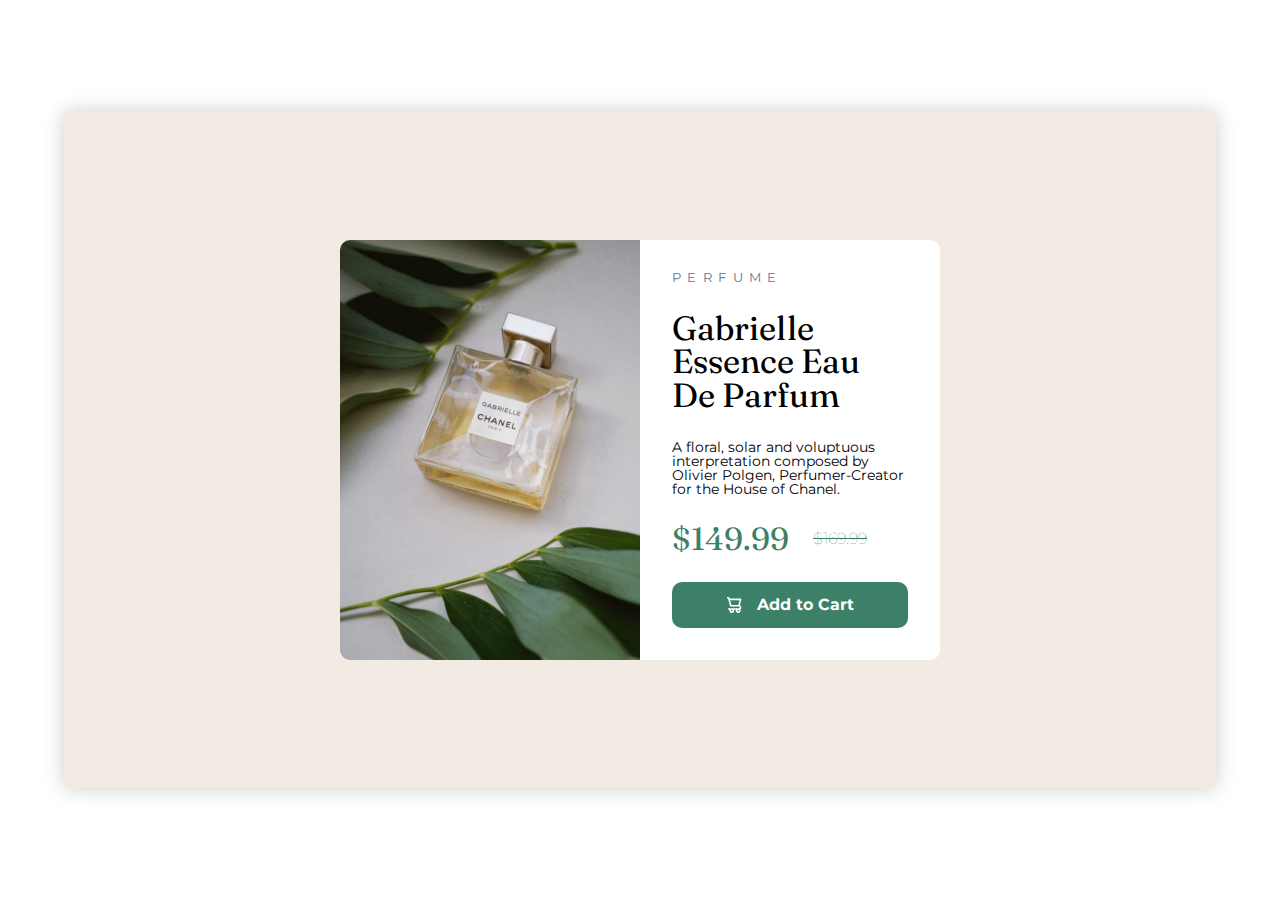
==== index.html @ 49dbf3b3 "Changement technique dans les dossiers" ====
<!doctype html>
<html lang="fr">
<head>
    <meta charset="UTF-8">
    <meta name="viewport"
          content="width=device-width, user-scalable=no, initial-scale=1.0, maximum-scale=1.0, minimum-scale=1.0">
    <meta http-equiv="X-UA-Compatible" content="ie=edge">
    <link rel="stylesheet" href="./css/reset.css">
    <link rel="preconnect" href="https://fonts.googleapis.com">
    <link rel="preconnect" href="https://fonts.gstatic.com" crossorigin>
    <link href="https://fonts.googleapis.com/css2?family=Fraunces:wght@700&family=Montserrat:wght@500;700&display=swap" rel="stylesheet">
    <link rel="stylesheet" href="./css/styles.css">
    <title>product-preview-card-component</title>
</head>
<body>
    <div id="flex-container">
        <div id="container">
            <main id="main-container">
                <section id="img"></section>
                <section id="content-item">
                    <h2 class="item-cat">perfume</h2>
                    <h1 class="item-title">Gabrielle essence eau de parfum</h1>
                    <p class="item-desc">A floral, solar and voluptuous interpretation composed by Olivier Polgen, Perfumer-Creator for the House of <strong>Chanel</strong>.</p>
                    <div class="item-prices">
                        <div class="item-currentPrice">$149.99</div>
                        <div class="item-originPrice">$169.99</div>
                    </div>
                    <button class="add-to-cart">
                        <span class="add-to-cart-text">Add to Cart</span>
                    </button>
                </section>
            </main>
        </div>
    </div>
</body>
</html>
---- css/styles.css ----
* {
    box-sizing: border-box;
}

body {
    /*font-family: 'Fraunces', serif;*/
    font-family: 'Montserrat', sans-serif;
    /*background-color: hsl(30, 38%, 92%); couleur du container*/
    /*background-color: hsl(158, 36%, 37%); couleur du bouton*/
    /*background-color: #f0f0f0;*/
    /*background-color: hsl(212, 21%, 14%); couleur du titre*/
    /*background-color: hsl(228, 12%, 48%); couleur du titre h2 ?*/
}

h1, .item-currentPrice {
    font-family: 'Fraunces', serif;
}

#flex-container {
    display: flex;
    flex-direction: column;
    justify-content: center;
    align-items: center;
    height: 100vh;
}

#container {
    background-color: hsl(30, 38%, 92%);
    width: 90%;
    padding: 10% 5%;
    margin: auto;
    display: flex;
    flex-direction: column;
    justify-content: center;
    align-items: center;
    box-shadow: 0 0 20px rgba(0 0 0 / 20%);
}

#main-container {
    background-color: white;
    display: flex;
    border-radius: 10px;
    max-width: 600px;
}

#img {
    background-image: url("../images/image-product-desktop.jpg");
    background-size: cover;
    background-position: center;
    border-bottom-left-radius: 10px;
    border-top-left-radius: 10px;
    width: 50%;
}

#content-item {
    display: flex;
    flex-direction: column;
    justify-content: space-evenly;
    padding: 2rem;
    width: 50%;
    row-gap: 1.7em
}

.item-cat {
    text-transform: uppercase;
    color: hsl(228, 12%, 48%);
    letter-spacing: 0.4rem;
    font-size: 0.8em;
}

.item-title {
    text-transform: capitalize;
    font-size: 2.1em;
}

.item-desc {
    font-size: 14px;
}

.item-prices {
    display: flex;
    justify-content: flex-start;
    align-items: center;
    column-gap: 1.5rem;
    color: hsl(158, 36%, 37%);
}

.item-currentPrice {
    font-size: 2em;
}

.item-originPrice {
    text-decoration: line-through;
    font-weight: lighter;
}

.add-to-cart {
    all:unset;
    border-radius: 10px;
    background-color: hsl(158, 36%, 37%);
    color: white;
    font-weight: 700;
    text-align: center;
    padding: 15px 0;
    cursor: pointer;
}

.add-to-cart:hover {
    background-color: hsl(158, 36%, 30%);
}

.add-to-cart-text {
    background-image: url("../images/icon-cart.svg");
    background-position: left;
    background-repeat: no-repeat;
    width: 70%;
    margin: 0 auto;
    padding-left: 30px;
}

/*

    Partie responsive

*/

@media screen and (max-width: 376px) {
    #container {
        width: 100%;
        padding: 10% 5%;
    }
    #main-container {
        flex-direction: column;
        width: 100%;
        height: 100%;
    }
    #img {
        height: 35vh;
        border-radius: 10px 10px 0 0;
        background-image: url("../images/image-product-mobile.jpg");
        width: 100%;
    }
    #content-item {
        width: 100%;
        padding: 1.7rem;
        row-gap: 0.9rem;
    }

}
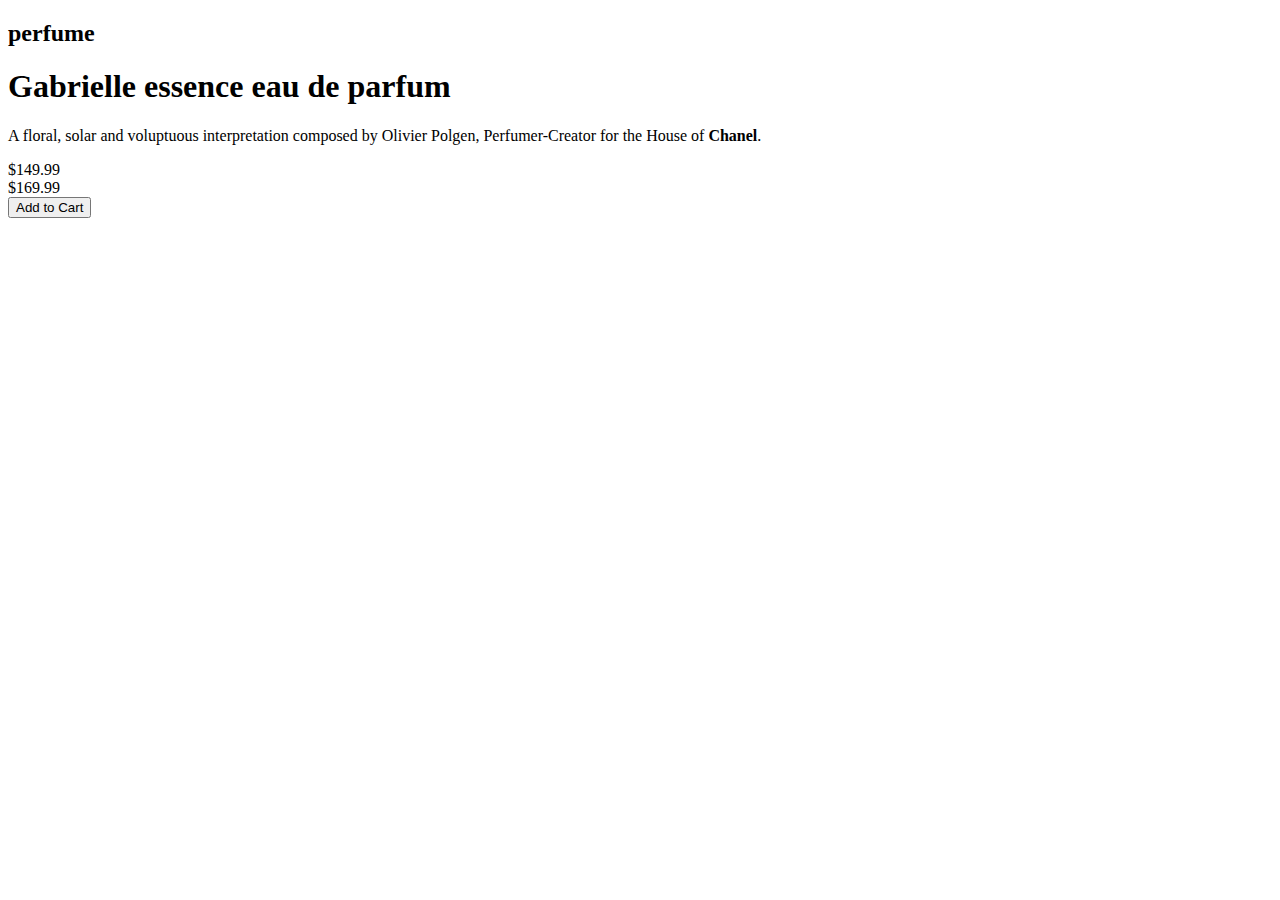
==== commit 6a12acfd: "Changement technique dans les dossiers" ====
--- a/index.html
+++ b/index.html
@@ -5,11 +5,11 @@
     <meta name="viewport"
           content="width=device-width, user-scalable=no, initial-scale=1.0, maximum-scale=1.0, minimum-scale=1.0">
     <meta http-equiv="X-UA-Compatible" content="ie=edge">
-    <link rel="stylesheet" href="./css/reset.css">
+    <link rel="stylesheet" href="/product-preview-card-component/css/reset.css">
     <link rel="preconnect" href="https://fonts.googleapis.com">
     <link rel="preconnect" href="https://fonts.gstatic.com" crossorigin>
     <link href="https://fonts.googleapis.com/css2?family=Fraunces:wght@700&family=Montserrat:wght@500;700&display=swap" rel="stylesheet">
-    <link rel="stylesheet" href="./css/styles.css">
+    <link rel="stylesheet" href="/product-preview-card-component/css/styles.css">
     <title>product-preview-card-component</title>
 </head>
 <body>
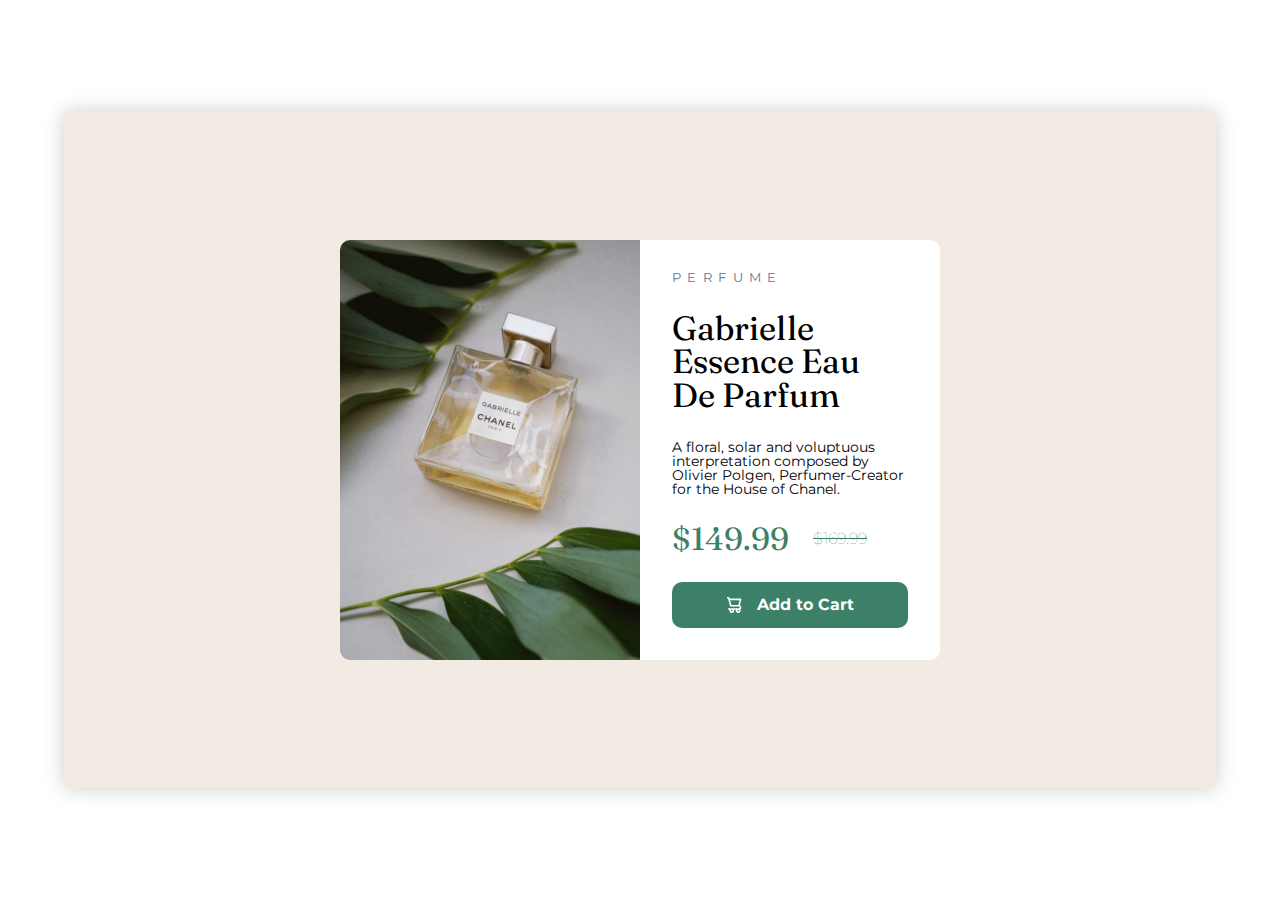
==== commit 6059a61b: "Update index.html" ====
--- a/index.html
+++ b/index.html
@@ -5,11 +5,11 @@
     <meta name="viewport"
           content="width=device-width, user-scalable=no, initial-scale=1.0, maximum-scale=1.0, minimum-scale=1.0">
     <meta http-equiv="X-UA-Compatible" content="ie=edge">
-    <link rel="stylesheet" href="/product-preview-card-component/css/reset.css">
+    <link rel="stylesheet" href="./css/reset.css">
     <link rel="preconnect" href="https://fonts.googleapis.com">
     <link rel="preconnect" href="https://fonts.gstatic.com" crossorigin>
     <link href="https://fonts.googleapis.com/css2?family=Fraunces:wght@700&family=Montserrat:wght@500;700&display=swap" rel="stylesheet">
-    <link rel="stylesheet" href="/product-preview-card-component/css/styles.css">
+    <link rel="stylesheet" href="./css/styles.css">
     <title>product-preview-card-component</title>
 </head>
 <body>
@@ -33,4 +33,4 @@
         </div>
     </div>
 </body>
-</html>+</html>
--- a/css/styles.css
+++ b/css/styles.css
@@ -0,0 +1,149 @@
+* {
+    box-sizing: border-box;
+}
+
+body {
+    /*font-family: 'Fraunces', serif;*/
+    font-family: 'Montserrat', sans-serif;
+    /*background-color: hsl(30, 38%, 92%); couleur du container*/
+    /*background-color: hsl(158, 36%, 37%); couleur du bouton*/
+    /*background-color: #f0f0f0;*/
+    /*background-color: hsl(212, 21%, 14%); couleur du titre*/
+    /*background-color: hsl(228, 12%, 48%); couleur du titre h2 ?*/
+}
+
+h1, .item-currentPrice {
+    font-family: 'Fraunces', serif;
+}
+
+#flex-container {
+    display: flex;
+    flex-direction: column;
+    justify-content: center;
+    align-items: center;
+    height: 100vh;
+}
+
+#container {
+    background-color: hsl(30, 38%, 92%);
+    width: 90%;
+    padding: 10% 5%;
+    margin: auto;
+    display: flex;
+    flex-direction: column;
+    justify-content: center;
+    align-items: center;
+    box-shadow: 0 0 20px rgba(0 0 0 / 20%);
+}
+
+#main-container {
+    background-color: white;
+    display: flex;
+    border-radius: 10px;
+    max-width: 600px;
+}
+
+#img {
+    background-image: url("../images/image-product-desktop.jpg");
+    background-size: cover;
+    background-position: center;
+    border-bottom-left-radius: 10px;
+    border-top-left-radius: 10px;
+    width: 50%;
+}
+
+#content-item {
+    display: flex;
+    flex-direction: column;
+    justify-content: space-evenly;
+    padding: 2rem;
+    width: 50%;
+    row-gap: 1.7em
+}
+
+.item-cat {
+    text-transform: uppercase;
+    color: hsl(228, 12%, 48%);
+    letter-spacing: 0.4rem;
+    font-size: 0.8em;
+}
+
+.item-title {
+    text-transform: capitalize;
+    font-size: 2.1em;
+}
+
+.item-desc {
+    font-size: 14px;
+}
+
+.item-prices {
+    display: flex;
+    justify-content: flex-start;
+    align-items: center;
+    column-gap: 1.5rem;
+    color: hsl(158, 36%, 37%);
+}
+
+.item-currentPrice {
+    font-size: 2em;
+}
+
+.item-originPrice {
+    text-decoration: line-through;
+    font-weight: lighter;
+}
+
+.add-to-cart {
+    all:unset;
+    border-radius: 10px;
+    background-color: hsl(158, 36%, 37%);
+    color: white;
+    font-weight: 700;
+    text-align: center;
+    padding: 15px 0;
+    cursor: pointer;
+}
+
+.add-to-cart:hover {
+    background-color: hsl(158, 36%, 30%);
+}
+
+.add-to-cart-text {
+    background-image: url("../images/icon-cart.svg");
+    background-position: left;
+    background-repeat: no-repeat;
+    width: 70%;
+    margin: 0 auto;
+    padding-left: 30px;
+}
+
+/*
+
+    Partie responsive
+
+*/
+
+@media screen and (max-width: 376px) {
+    #container {
+        width: 100%;
+        padding: 10% 5%;
+    }
+    #main-container {
+        flex-direction: column;
+        width: 100%;
+        height: 100%;
+    }
+    #img {
+        height: 35vh;
+        border-radius: 10px 10px 0 0;
+        background-image: url("../images/image-product-mobile.jpg");
+        width: 100%;
+    }
+    #content-item {
+        width: 100%;
+        padding: 1.7rem;
+        row-gap: 0.9rem;
+    }
+
+}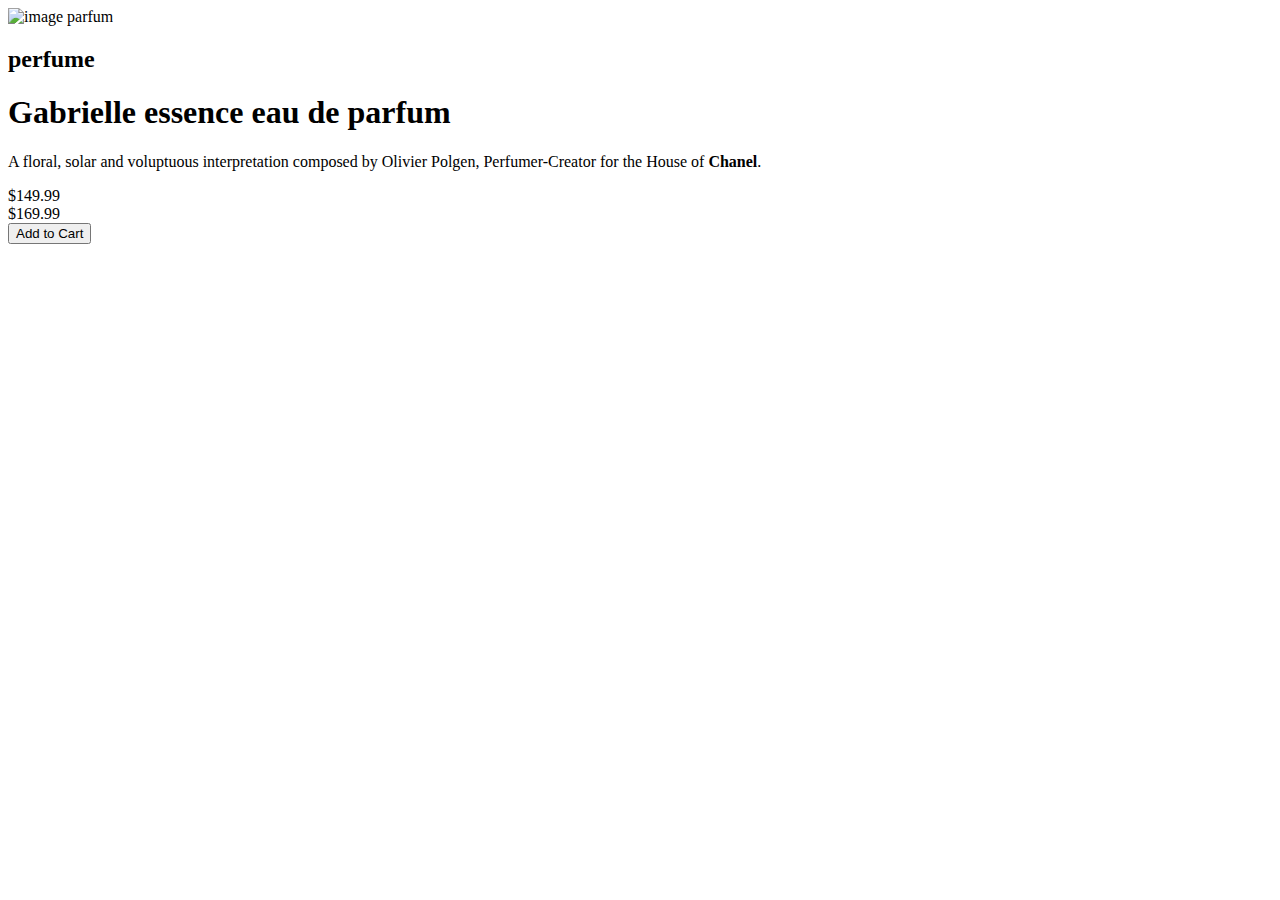
==== commit 42b649c5: "Changement balise contenant l'image : ce n'est plus une <section> avec un background-image url() qui" ====
--- a/index.html
+++ b/index.html
@@ -5,32 +5,31 @@
     <meta name="viewport"
           content="width=device-width, user-scalable=no, initial-scale=1.0, maximum-scale=1.0, minimum-scale=1.0">
     <meta http-equiv="X-UA-Compatible" content="ie=edge">
-    <link rel="stylesheet" href="./css/reset.css">
+    <link rel="stylesheet" href="/product-preview-card-component/css/reset.css">
     <link rel="preconnect" href="https://fonts.googleapis.com">
     <link rel="preconnect" href="https://fonts.gstatic.com" crossorigin>
     <link href="https://fonts.googleapis.com/css2?family=Fraunces:wght@700&family=Montserrat:wght@500;700&display=swap" rel="stylesheet">
-    <link rel="stylesheet" href="./css/styles.css">
+    <link rel="stylesheet" href="/product-preview-card-component/css/styles.css">
     <title>product-preview-card-component</title>
 </head>
 <body>
-    <div id="flex-container">
-        <div id="container">
-            <main id="main-container">
-                <section id="img"></section>
-                <section id="content-item">
-                    <h2 class="item-cat">perfume</h2>
-                    <h1 class="item-title">Gabrielle essence eau de parfum</h1>
-                    <p class="item-desc">A floral, solar and voluptuous interpretation composed by Olivier Polgen, Perfumer-Creator for the House of <strong>Chanel</strong>.</p>
-                    <div class="item-prices">
-                        <div class="item-currentPrice">$149.99</div>
-                        <div class="item-originPrice">$169.99</div>
-                    </div>
-                    <button class="add-to-cart">
-                        <span class="add-to-cart-text">Add to Cart</span>
-                    </button>
-                </section>
-            </main>
-        </div>
-    </div>
+    <main id="main-container">
+        <picture id="image">
+            <source media="(max-width: 768px)" srcset="/product-preview-card-component/images/image-product-mobile.jpg" >
+            <img src="/product-preview-card-component/images/image-product-desktop.jpg" alt="image parfum" >
+        </picture>
+        <section id="content-item">
+            <h2 class="item-cat">perfume</h2>
+            <h1 class="item-title">Gabrielle essence eau de parfum</h1>
+            <p class="item-desc">A floral, solar and voluptuous interpretation composed by Olivier Polgen, Perfumer-Creator for the House of <strong>Chanel</strong>.</p>
+            <div class="item-prices">
+                <div class="item-currentPrice">$149.99</div>
+                <div class="item-originPrice">$169.99</div>
+            </div>
+            <button class="add-to-cart">
+                <span class="add-to-cart-text">Add to Cart</span>
+            </button>
+        </section>
+    </main>
 </body>
-</html>
+</html>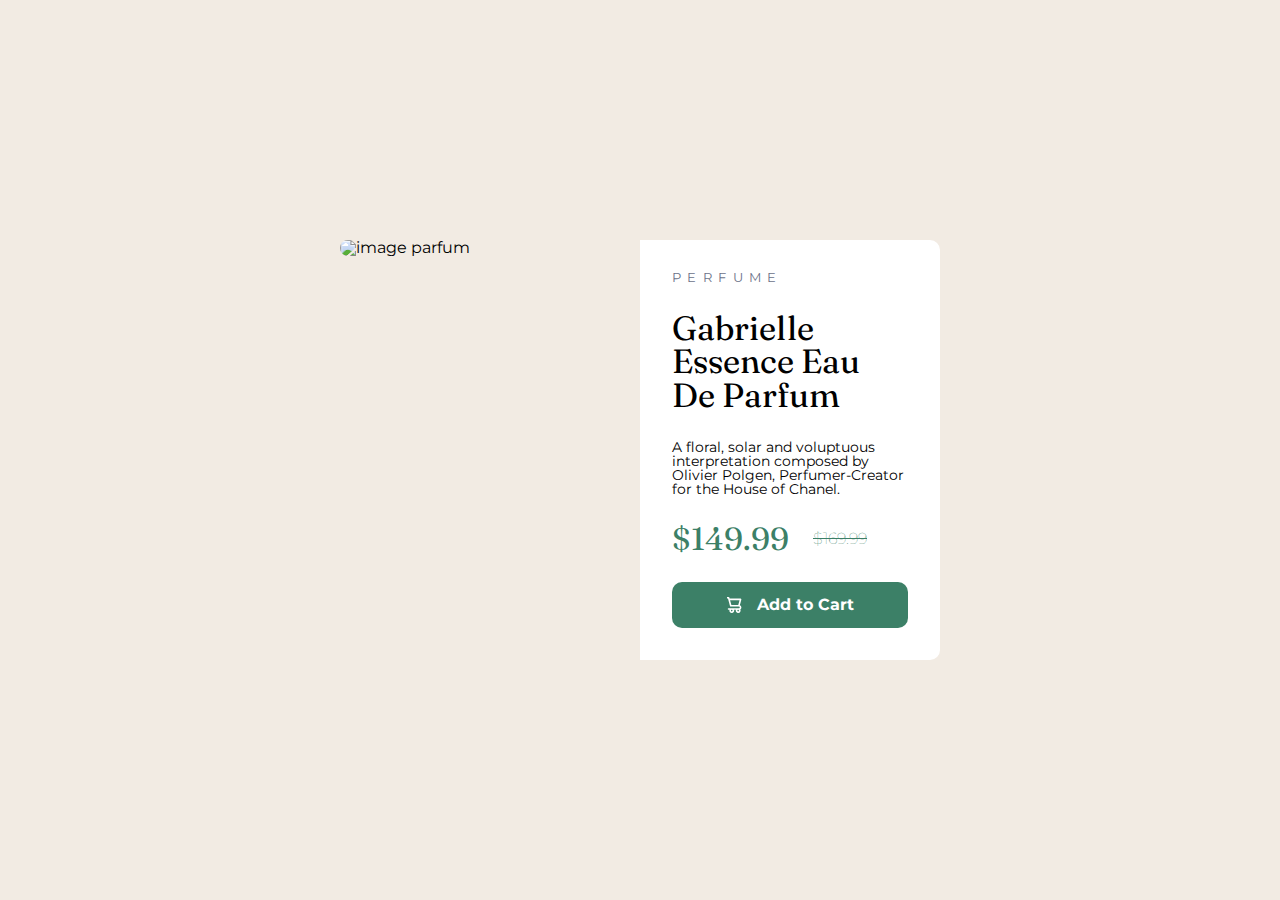
==== commit 570a408a: "Merge remote-tracking branch 'origin/master'" ====
--- a/index.html
+++ b/index.html
@@ -5,11 +5,11 @@
     <meta name="viewport"
           content="width=device-width, user-scalable=no, initial-scale=1.0, maximum-scale=1.0, minimum-scale=1.0">
     <meta http-equiv="X-UA-Compatible" content="ie=edge">
-    <link rel="stylesheet" href="/product-preview-card-component/css/reset.css">
+    <link rel="stylesheet" href="./css/reset.css">
     <link rel="preconnect" href="https://fonts.googleapis.com">
     <link rel="preconnect" href="https://fonts.gstatic.com" crossorigin>
     <link href="https://fonts.googleapis.com/css2?family=Fraunces:wght@700&family=Montserrat:wght@500;700&display=swap" rel="stylesheet">
-    <link rel="stylesheet" href="/product-preview-card-component/css/styles.css">
+    <link rel="stylesheet" href="./css/styles.css">
     <title>product-preview-card-component</title>
 </head>
 <body>
@@ -32,4 +32,4 @@
         </section>
     </main>
 </body>
-</html>+</html>
--- a/css/styles.css
+++ b/css/styles.css
@@ -0,0 +1,138 @@
+* {
+    box-sizing: border-box;
+}
+
+body {
+    font-family: 'Montserrat', sans-serif;
+    background-color: hsl(30, 38%, 92%);
+    display: flex;
+    flex-direction: column;
+    justify-content: center;
+    align-items: center;
+    height: 100vh;
+    padding: 10% 5%;
+}
+
+h1, .item-currentPrice {
+    font-family: 'Fraunces', serif;
+}
+
+#main-container {
+    display: flex;
+    max-width: 600px;
+    max-height: 500px;
+}
+
+#image {
+    width: 50%;
+}
+#image img {
+    object-position: center;
+    object-fit: cover;
+    border-bottom-left-radius: 10px;
+    border-top-left-radius: 10px;
+    height: 100%;
+}
+
+#content-item {
+    display: flex;
+    flex-direction: column;
+    justify-content: space-evenly;
+    padding: 2rem;
+    width: 50%;
+    row-gap: 1.7em;
+    background-color: white;
+    border-bottom-right-radius: 10px;
+    border-top-right-radius: 10px;
+}
+
+.item-cat {
+    text-transform: uppercase;
+    color: hsl(228, 12%, 48%);
+    letter-spacing: 0.4rem;
+    font-size: 0.8em;
+}
+
+.item-title {
+    text-transform: capitalize;
+    font-size: 2.1em;
+}
+
+.item-desc {
+    font-size: 14px;
+}
+
+.item-prices {
+    display: flex;
+    justify-content: flex-start;
+    align-items: center;
+    column-gap: 1.5rem;
+    color: hsl(158, 36%, 37%);
+}
+
+.item-currentPrice {
+    font-size: 2em;
+}
+
+.item-originPrice {
+    text-decoration: line-through;
+    font-weight: lighter;
+}
+
+.add-to-cart {
+    all:unset;
+    border-radius: 10px;
+    background-color: hsl(158, 36%, 37%);
+    color: white;
+    font-weight: 700;
+    text-align: center;
+    padding: 15px 0;
+    cursor: pointer;
+}
+
+.add-to-cart:hover {
+    background-color: hsl(158, 36%, 30%);
+}
+
+.add-to-cart-text {
+    background-image: url("../images/icon-cart.svg");
+    background-position: left;
+    background-repeat: no-repeat;
+    width: 70%;
+    margin: 0 auto;
+    padding-left: 30px;
+}
+
+/*
+
+    Partie responsive
+
+*/
+
+@media screen and (max-width: 768px) {
+    #container {
+        width: 100%;
+        padding: 10% 5%;
+    }
+    #main-container {
+        flex-direction: column;
+        width: 100%;
+        height: 100%;
+    }
+    #image {
+        height: 35vh;
+        width: 100%;
+    }
+    #image img {
+        border-radius: 10px 10px 0 0;
+        height: auto;
+        width: 100%;
+    }
+    #content-item {
+        border-radius: 0 0 10px 10px;
+        width: 100%;
+        padding: 1.7rem;
+        row-gap: 0.9rem;
+    }
+
+}